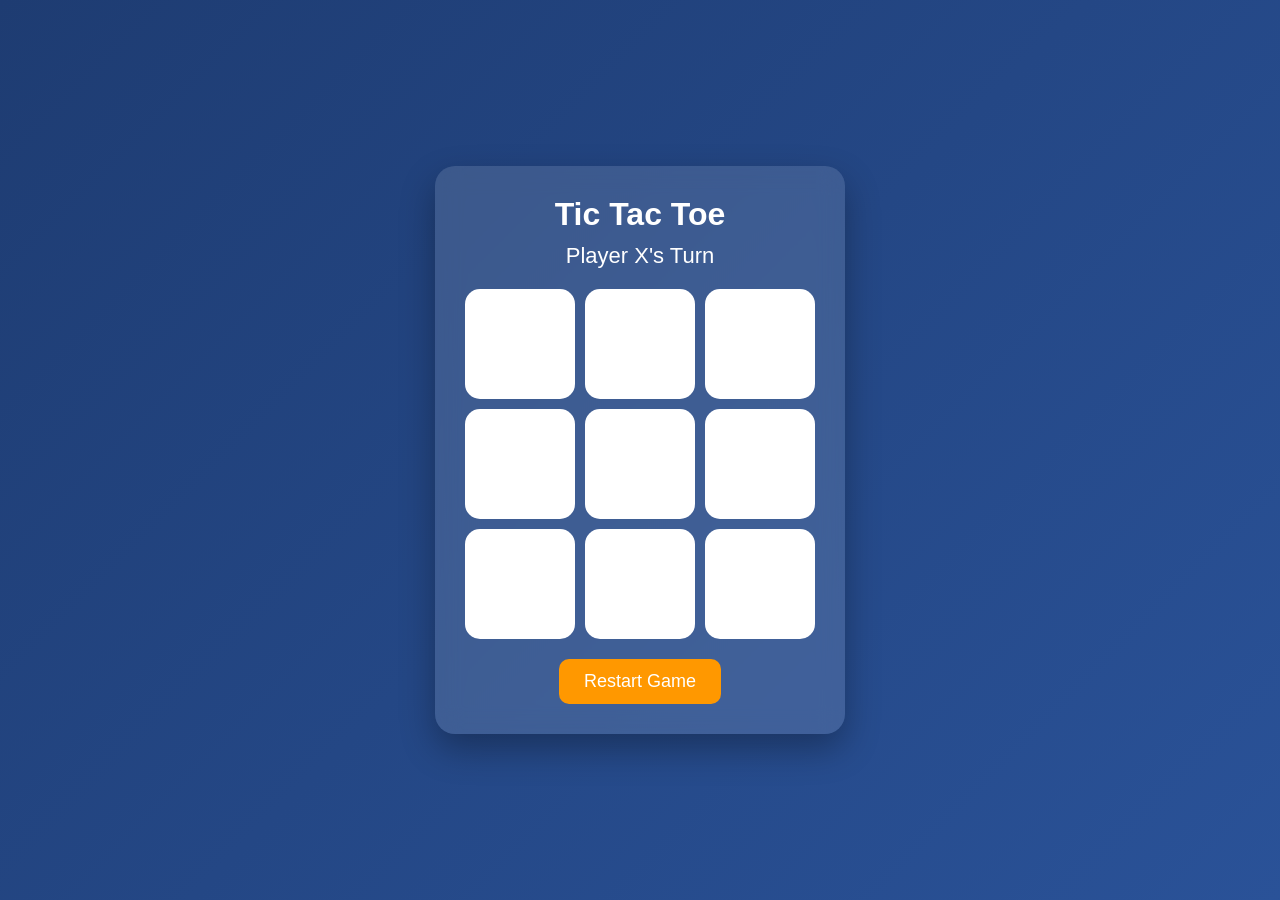
==== index.html @ 22ced55b "Initial commit - Tic Tac Toe Game" ====
<!DOCTYPE html>
<html lang="en">
<head>
    <meta charset="UTF-8">
    <meta name="viewport" content="width=device-width, initial-scale=1.0">
    <title>Tic Tac Toe</title>

    <link rel="stylesheet" href="style.css">
</head>
<body>

<div class="container">

    <h1>Tic Tac Toe</h1>

    <p id="status">Player X's Turn</p>

    <div class="board">

        <div class="cell" data-index="0"></div>
        <div class="cell" data-index="1"></div>
        <div class="cell" data-index="2"></div>

        <div class="cell" data-index="3"></div>
        <div class="cell" data-index="4"></div>
        <div class="cell" data-index="5"></div>

        <div class="cell" data-index="6"></div>
        <div class="cell" data-index="7"></div>
        <div class="cell" data-index="8"></div>

    </div>

    <button id="restart">Restart Game</button>

</div>

<script src="script.js"></script>

</body>
</html>
---- style.css ----
* {
    margin: 0;
    padding: 0;
    box-sizing: border-box;
}

body{
    font-family: Arial, Helvetica, sans-serif;
    background: linear-gradient(135deg,#1e3c72,#2a5298);
    display:flex;
    justify-content:center;
    align-items:center;
    min-height:100vh;
}

.container{
    background:rgba(255,255,255,0.12);
    backdrop-filter:blur(12px);
    padding:30px;
    border-radius:20px;
    text-align:center;
    box-shadow:0 15px 35px rgba(0,0,0,.3);
}

h1{
    color:white;
    margin-bottom:10px;
}

#status{
    color:white;
    margin-bottom:20px;
    font-size:22px;
}

.board{
    display:grid;
    grid-template-columns:repeat(3,110px);
    gap:10px;
}

.cell{
    width:110px;
    height:110px;
    background:white;
    border-radius:15px;
    display:flex;
    justify-content:center;
    align-items:center;
    font-size:55px;
    font-weight:bold;
    cursor:pointer;
    transition:.3s;
}

.cell:hover{
    transform:scale(1.06);
    background:#f5f5f5;
}

button{
    margin-top:20px;
    padding:12px 25px;
    border:none;
    border-radius:10px;
    font-size:18px;
    cursor:pointer;
    background:#ff9800;
    color:white;
    transition:.3s;
}

button:hover{
    background:#fb8c00;
    transform:scale(1.05);
}
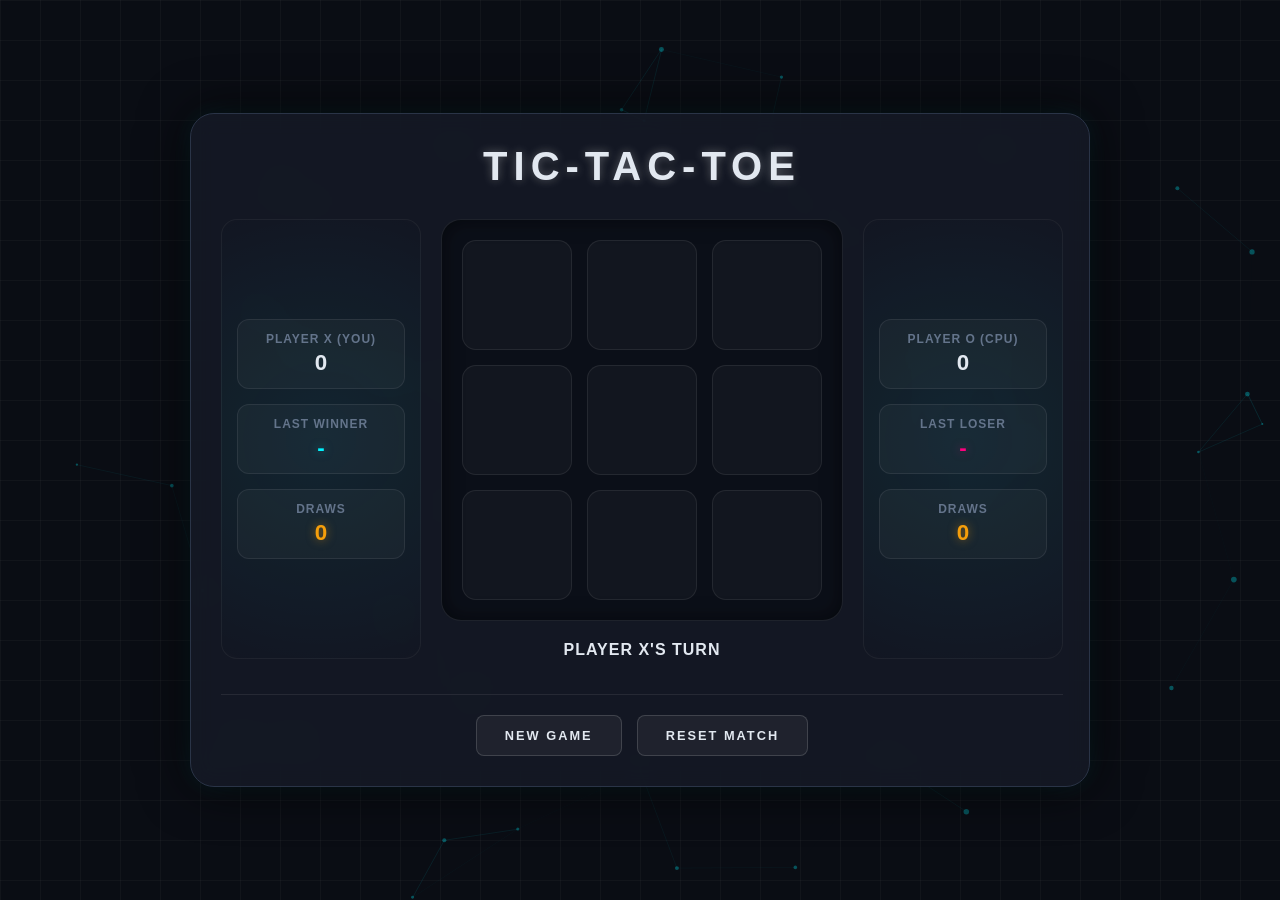
==== commit 5a676378: "Added index" ====
--- a/index.html
+++ b/index.html
@@ -3,37 +3,281 @@
 <head>
     <meta charset="UTF-8">
     <meta name="viewport" content="width=device-width, initial-scale=1.0">
-    <title>Tic Tac Toe</title>
-
+    <title>Cyber-Industrial Tic-Tac-Toe</title>
     <link rel="stylesheet" href="style.css">
+    
 </head>
 <body>
 
-<div class="container">
-
-    <h1>Tic Tac Toe</h1>
-
-    <p id="status">Player X's Turn</p>
-
-    <div class="board">
-
-        <div class="cell" data-index="0"></div>
-        <div class="cell" data-index="1"></div>
-        <div class="cell" data-index="2"></div>
-
-        <div class="cell" data-index="3"></div>
-        <div class="cell" data-index="4"></div>
-        <div class="cell" data-index="5"></div>
-
-        <div class="cell" data-index="6"></div>
-        <div class="cell" data-index="7"></div>
-        <div class="cell" data-index="8"></div>
-
-    </div>
-
-    <button id="restart">Restart Game</button>
-
+<!-- Animated Graphic Background Canvas -->
+<canvas id="bg-canvas"></canvas>
+<div class="grid-overlay"></div>
+
+<!-- Game UI Console -->
+<div class="console-container">
+    
+    <header class="console-header">
+        <h1>Tic-Tac-Toe</h1>
+    </header>
+
+    <!-- Left Side Panel (Player X & Winner Stats) -->
+    <aside class="side-panel">
+        <div class="widget">
+            <div class="widget-title">Player X (You)</div>
+            <div class="widget-value" id="scoreX">0</div>
+        </div>
+        <div class="widget">
+            <div class="widget-title">Last Winner</div>
+            <div class="widget-value winner-text" id="lastWinner">-</div>
+        </div>
+        <div class="widget">
+            <div class="widget-title">Draws</div>
+            <div class="widget-value draw-text" id="drawsCount">0</div>
+        </div>
+    </aside>
+
+    <!-- Center Board Area -->
+    <main class="game-center">
+        <div class="board" id="board">
+            <div class="cell" data-index="0"></div>
+            <div class="cell" data-index="1"></div>
+            <div class="cell" data-index="2"></div>
+            <div class="cell" data-index="3"></div>
+            <div class="cell" data-index="4"></div>
+            <div class="cell" data-index="5"></div>
+            <div class="cell" data-index="6"></div>
+            <div class="cell" data-index="7"></div>
+            <div class="cell" data-index="8"></div>
+            
+            <svg class="strike-laser" id="laserCanvas">
+                <line class="laser-line" id="laserLine" x1="0" y1="0" x2="0" y2="0"/>
+            </svg>
+        </div>
+        
+        <div class="status-bar" id="statusDisplay">Player X's Turn</div>
+    </main>
+
+    <!-- Right Side Panel (Player O & Loser Stats) -->
+    <aside class="side-panel">
+        <div class="widget">
+            <div class="widget-title">Player O (CPU)</div>
+            <div class="widget-value" id="scoreO">0</div>
+        </div>
+        <div class="widget">
+            <div class="widget-title">Last Loser</div>
+            <div class="widget-value loser-text" id="lastLoser">-</div>
+        </div>
+        <div class="widget">
+            <div class="widget-title">Draws</div>
+            <div class="widget-value draw-text" id="drawsCountRight">0</div>
+        </div>
+    </aside>
+
+    <footer class="controls-row">
+        <button class="btn" onclick="resetBoard()">New Game</button>
+        <button class="btn" onclick="resetMatch()">Reset Match</button>
+    </footer>
 </div>
+
+<!-- <script>
+    /* ================= BACKGROUND GRAPHICS (CANVAS) ================= */
+    const canvas = document.getElementById('bg-canvas');
+    const ctx = canvas.getContext('2d');
+
+    let particles = [];
+    const particleCount = 45;
+
+    function resizeCanvas() {
+        canvas.width = window.innerWidth;
+        canvas.height = window.innerHeight;
+    }
+    window.addEventListener('resize', resizeCanvas);
+    resizeCanvas();
+
+    class Particle {
+        constructor() {
+            this.x = Math.random() * canvas.width;
+            this.y = Math.random() * canvas.height;
+            this.vx = (Math.random() - 0.5) * 0.5;
+            this.vy = (Math.random() - 0.5) * 0.5;
+            this.radius = Math.random() * 2 + 1;
+        }
+
+        update() {
+            this.x += this.vx;
+            this.y += this.vy;
+
+            if (this.x < 0 || this.x > canvas.width) this.vx *= -1;
+            if (this.y < 0 || this.y > canvas.height) this.vy *= -1;
+        }
+
+        draw() {
+            ctx.beginPath();
+            ctx.arc(this.x, this.y, this.radius, 0, Math.PI * 2);
+            ctx.fillStyle = 'rgba(0, 243, 255, 0.3)';
+            ctx.fill();
+        }
+    }
+
+    for (let i = 0; i < particleCount; i++) {
+        particles.push(new Particle());
+    }
+
+    function animateBackground() {
+        ctx.clearRect(0, 0, canvas.width, canvas.height);
+
+        for (let i = 0; i < particles.length; i++) {
+            particles[i].update();
+            particles[i].draw();
+
+            for (let j = i + 1; j < particles.length; j++) {
+                const dx = particles[i].x - particles[j].x;
+                const dy = particles[i].y - particles[j].y;
+                const dist = Math.sqrt(dx * dx + dy * dy);
+
+                if (dist < 150) {
+                    ctx.beginPath();
+                    ctx.moveTo(particles[i].x, particles[i].y);
+                    ctx.lineTo(particles[j].x, particles[j].y);
+                    ctx.strokeStyle = `rgba(0, 243, 255, ${0.15 * (1 - dist / 150)})`;
+                    ctx.lineWidth = 1;
+                    ctx.stroke();
+                }
+            }
+        }
+        requestAnimationFrame(animateBackground);
+    }
+    animateBackground();
+
+    /* ================= GAME LOGIC ================= */
+    const boardEl = document.getElementById('board');
+    const cells = document.querySelectorAll('.cell');
+    const statusDisplay = document.getElementById('statusDisplay');
+    const laserCanvas = document.getElementById('laserCanvas');
+    const laserLine = document.getElementById('laserLine');
+    
+    let boardState = ["", "", "", "", "", "", "", "", ""];
+    let isGameActive = true;
+    let currentPlayer = "X";
+    
+    // Game Statistics
+    let scores = { X: 0, O: 0 };
+    let draws = 0;
+
+    const winningConditions = [
+        [0, 1, 2], [3, 4, 5], [6, 7, 8],
+        [0, 3, 6], [1, 4, 7], [2, 5, 8],
+        [0, 4, 8], [2, 4, 6]
+    ];
+
+    function handleCellClick(e) {
+        const clickedCell = e.target;
+        const clickedIndex = parseInt(clickedCell.getAttribute('data-index'));
+
+        if (boardState[clickedIndex] !== "" || !isGameActive) return;
+
+        makeMove(clickedCell, clickedIndex, currentPlayer);
+        evaluateRules();
+    }
+
+    function makeMove(cell, index, player) {
+        boardState[index] = player;
+        cell.textContent = player;
+        cell.classList.add(player.toLowerCase(), 'occupied');
+    }
+
+    function evaluateRules() {
+        let roundWon = false;
+        let winCombo = null;
+
+        for (let i = 0; i < winningConditions.length; i++) {
+            const [a, b, c] = winningConditions[i];
+            if (boardState[a] && boardState[a] === boardState[b] && boardState[a] === boardState[c]) {
+                roundWon = true;
+                winCombo = winningConditions[i];
+                break;
+            }
+        }
+
+        if (roundWon) {
+            const loser = currentPlayer === "X" ? "O" : "X";
+            statusDisplay.textContent = `Player ${currentPlayer} Wins!`;
+            isGameActive = false;
+            scores[currentPlayer]++;
+            
+            // Update Stats Display
+            document.getElementById('lastWinner').textContent = currentPlayer;
+            document.getElementById('lastLoser').textContent = loser;
+            
+            updateScoreboard();
+            triggerLaserStrike(winCombo);
+            return;
+        }
+
+        if (!boardState.includes("")) {
+            statusDisplay.textContent = "Match Tied!";
+            isGameActive = false;
+            draws++;
+            document.getElementById('drawsCount').textContent = draws;
+            document.getElementById('drawsCountRight').textContent = draws;
+            return;
+        }
+
+        currentPlayer = currentPlayer === "X" ? "O" : "X";
+        statusDisplay.textContent = `${currentPlayer}'s Turn`;
+    }
+
+    function triggerLaserStrike(combo) {
+        const firstCell = cells[combo[0]];
+        const lastCell = cells[combo[2]];
+        
+        const boardRect = boardEl.getBoundingClientRect();
+        const firstRect = firstCell.getBoundingClientRect();
+        const lastRect = lastCell.getBoundingClientRect();
+
+        const x1 = (firstRect.left + firstRect.width / 2) - boardRect.left;
+        const y1 = (firstRect.top + firstRect.height / 2) - boardRect.top;
+        const x2 = (lastRect.left + lastRect.width / 2) - boardRect.left;
+        const y2 = (lastRect.top + lastRect.height / 2) - boardRect.top;
+
+        laserLine.setAttribute('x1', x1);
+        laserLine.setAttribute('y1', y1);
+        laserLine.setAttribute('x2', x2);
+        laserLine.setAttribute('y2', y2);
+
+        laserCanvas.classList.add('active');
+    }
+
+    function updateScoreboard() {
+        document.getElementById('scoreX').textContent = scores.X;
+        document.getElementById('scoreO').textContent = scores.O;
+    }
+
+    function resetBoard() {
+        boardState = ["", "", "", "", "", "", "", "", ""];
+        isGameActive = true;
+        currentPlayer = "X";
+        statusDisplay.textContent = "Player X's Turn";
+        laserCanvas.classList.remove('active');
+        cells.forEach(cell => {
+            cell.textContent = "";
+            cell.className = "cell";
+        });
+    }
+
+    function resetMatch() {
+        scores = { X: 0, O: 0 };
+        draws = 0;
+        document.getElementById('lastWinner').textContent = "-";
+        document.getElementById('lastLoser').textContent = "-";
+        document.getElementById('drawsCount').textContent = "0";
+        document.getElementById('drawsCountRight').textContent = "0";
+        updateScoreboard();
+        resetBoard();
+    }
+
+    cells.forEach(cell => cell.addEventListener('click', handleCellClick));
+</script> -->
 
 <script src="script.js"></script>
 
--- a/style.css
+++ b/style.css
@@ -1,76 +1,257 @@
-* {
-    margin: 0;
-    padding: 0;
-    box-sizing: border-box;
-}
-
-body{
-    font-family: Arial, Helvetica, sans-serif;
-    background: linear-gradient(135deg,#1e3c72,#2a5298);
-    display:flex;
-    justify-content:center;
-    align-items:center;
-    min-height:100vh;
-}
-
-.container{
-    background:rgba(255,255,255,0.12);
-    backdrop-filter:blur(12px);
-    padding:30px;
-    border-radius:20px;
-    text-align:center;
-    box-shadow:0 15px 35px rgba(0,0,0,.3);
-}
-
-h1{
-    color:white;
-    margin-bottom:10px;
-}
-
-#status{
-    color:white;
-    margin-bottom:20px;
-    font-size:22px;
-}
-
-.board{
-    display:grid;
-    grid-template-columns:repeat(3,110px);
-    gap:10px;
-}
-
-.cell{
-    width:110px;
-    height:110px;
-    background:white;
-    border-radius:15px;
-    display:flex;
-    justify-content:center;
-    align-items:center;
-    font-size:55px;
-    font-weight:bold;
-    cursor:pointer;
-    transition:.3s;
-}
-
-.cell:hover{
-    transform:scale(1.06);
-    background:#f5f5f5;
-}
-
-button{
-    margin-top:20px;
-    padding:12px 25px;
-    border:none;
-    border-radius:10px;
-    font-size:18px;
-    cursor:pointer;
-    background:#ff9800;
-    color:white;
-    transition:.3s;
-}
-
-button:hover{
-    background:#fb8c00;
-    transform:scale(1.05);
-}+:root {
+            --bg-dark: #0a0d14;
+            --panel-bg: rgba(22, 27, 38, 0.85);
+            --panel-border: #2a3447;
+            --text-light: #e2e8f0;
+            --text-muted: #64748b;
+            --cyan-glow: #00f3ff;
+            --pink-glow: #ff007f;
+            --laser-glow: #d88eff;
+            --gold-glow: #f59e0b;
+        }
+
+        * {
+            box-sizing: border-box;
+            margin: 0;
+            padding: 0;
+            user-select: none;
+        }
+
+        body {
+            background-color: var(--bg-dark);
+            font-family: 'Segoe UI', Roboto, sans-serif;
+            display: flex;
+            justify-content: center;
+            align-items: center;
+            min-height: 100vh;
+            overflow: hidden;
+            position: relative;
+        }
+
+        /* Animated Graphic Background Elements */
+        #bg-canvas {
+            position: absolute;
+            top: 0;
+            left: 0;
+            width: 100%;
+            height: 100%;
+            z-index: 1;
+            pointer-events: none;
+        }
+
+        .grid-overlay {
+            position: absolute;
+            top: 0;
+            left: 0;
+            width: 100%;
+            height: 100%;
+            background-image: 
+                linear-gradient(to right, rgba(255, 255, 255, 0.03) 1px, transparent 1px),
+                linear-gradient(to bottom, rgba(255, 255, 255, 0.03) 1px, transparent 1px);
+            background-size: 40px 40px;
+            z-index: 2;
+            pointer-events: none;
+        }
+
+        /* Main Console Layout */
+        .console-container {
+            position: relative;
+            z-index: 10;
+            background: var(--panel-bg);
+            backdrop-filter: blur(12px);
+            border: 1px solid var(--panel-border);
+            border-radius: 24px;
+            box-shadow: 
+                0 0 50px rgba(0, 0, 0, 0.8),
+                0 0 20px rgba(0, 243, 255, 0.1);
+            width: 900px;
+            padding: 30px;
+            display: grid;
+            grid-template-columns: 200px 1fr 200px;
+            gap: 20px;
+        }
+
+        /* Header */
+        .console-header {
+            grid-column: span 3;
+            text-align: center;
+            margin-bottom: 10px;
+        }
+
+        .console-header h1 {
+            font-size: 2.5rem;
+            font-weight: 900;
+            color: var(--text-light);
+            letter-spacing: 6px;
+            text-transform: uppercase;
+            text-shadow: 0 0 10px rgba(255, 255, 255, 0.3);
+        }
+
+        /* Side Panels */
+        .side-panel {
+            background: radial-gradient( circle , rgba(0, 242, 255, 0.067) 0%, transparent 100%);
+            border: 1px solid rgba(255, 255, 255, 0.05);
+            border-radius: 16px;
+            padding: 15px;
+            display: flex;
+            flex-direction: column;
+            justify-content: center;
+            gap: 15px;
+            align-items: center;
+        }
+
+        /* Board Area */
+        .game-center {
+            display: flex;
+            flex-direction: column;
+            align-items: center;
+            position: relative;
+        }
+
+        .board {
+            display: grid;
+            grid-template-columns: repeat(3, 110px);
+            grid-template-rows: repeat(3, 110px);
+            gap: 15px;
+            background: rgba(10, 14, 23, 0.8);
+            padding: 20px;
+            border-radius: 20px;
+            border: 1px solid rgba(255, 255, 255, 0.08);
+            box-shadow: inset 0 0 20px rgba(0, 0, 0, 0.5);
+            position: relative;
+        }
+
+        .cell {
+            background: rgba(255, 255, 255, 0.03);
+            border: 1px solid rgba(255, 255, 255, 0.08);
+            border-radius: 14px;
+            cursor: pointer;
+            display: flex;
+            justify-content: center;
+            align-items: center;
+            font-size: 2.5rem;
+            font-weight: 900;
+            transition: all 0.2s ease;
+            position: relative;
+        }
+
+        .cell:hover:not(.occupied) {
+            background: rgba(255, 255, 255, 0.08);
+            border-color: rgba(255, 255, 255, 0.2);
+            transform: scale(1.02);
+        }
+
+        /* Token Glows */
+        .cell.x {
+            color: var(--cyan-glow);
+            text-shadow: 0 0 15px var(--cyan-glow);
+        }
+
+        .cell.o {
+            color: var(--pink-glow);
+            text-shadow: 0 0 15px var(--pink-glow);
+        }
+
+        /* Winning Line Laser */
+        .strike-laser {
+            position: absolute;
+            top: 0;
+            left: 0;
+            width: 100%;
+            height: 100%;
+            pointer-events: none;
+            z-index: 10;
+            display: none;
+        }
+
+        .strike-laser.active {
+            display: block;
+        }
+
+        .laser-line {
+            stroke: #fff;
+            stroke-width: 6;
+            stroke-linecap: round;
+            filter: drop-shadow(0 0 5px #fff) 
+                    drop-shadow(0 0 10px var(--laser-glow)) 
+                    drop-shadow(0 0 20px var(--laser-glow));
+        }
+
+        /* Stat Widgets */
+        .widget {
+            background: rgba(255, 255, 255, 0.03);
+            border: 1px solid rgba(255, 255, 255, 0.08);
+            border-radius: 12px;
+            padding: 12px;
+            width: 100%;
+            text-align: center;
+        }
+
+        .widget-title {
+            font-size: 0.75rem;
+            font-weight: 700;
+            text-transform: uppercase;
+            color: var(--text-muted);
+            letter-spacing: 1px;
+            margin-bottom: 4px;
+        }
+
+        .widget-value {
+            font-size: 1.4rem;
+            font-weight: 800;
+            color: var(--text-light);
+        }
+
+        .widget-value.winner-text {
+            color: var(--cyan-glow);
+            text-shadow: 0 0 10px rgba(0, 243, 255, 0.5);
+        }
+
+        .widget-value.loser-text {
+            color: var(--pink-glow);
+            text-shadow: 0 0 10px rgba(255, 0, 127, 0.5);
+        }
+
+        .widget-value.draw-text {
+            color: var(--gold-glow);
+            text-shadow: 0 0 10px rgba(245, 158, 11, 0.5);
+        }
+
+        .status-bar {
+            margin-top: 20px;
+            font-weight: 700;
+            color: var(--text-light);
+            letter-spacing: 1px;
+            text-transform: uppercase;
+        }
+
+        /* Controls */
+        .controls-row {
+            grid-column: span 3;
+            display: flex;
+            justify-content: center;
+            gap: 15px;
+            margin-top: 15px;
+            border-top: 1px solid rgba(255, 255, 255, 0.08);
+            padding-top: 20px;
+        }
+
+        .btn {
+            background: rgba(255, 255, 255, 0.05);
+            border: 1px solid rgba(255, 255, 255, 0.15);
+            border-radius: 8px;
+            color: var(--text-light);
+            cursor: pointer;
+            font-size: 0.8rem;
+            font-weight: 700;
+            letter-spacing: 2px;
+            padding: 12px 28px;
+            text-transform: uppercase;
+            transition: all 0.2s ease;
+        }
+
+        .btn:hover {
+            background: rgba(255, 255, 255, 0.15);
+            border-color: rgba(255, 255, 255, 0.3);
+            box-shadow: 0 0 15px rgba(255, 255, 255, 0.1);
+        }
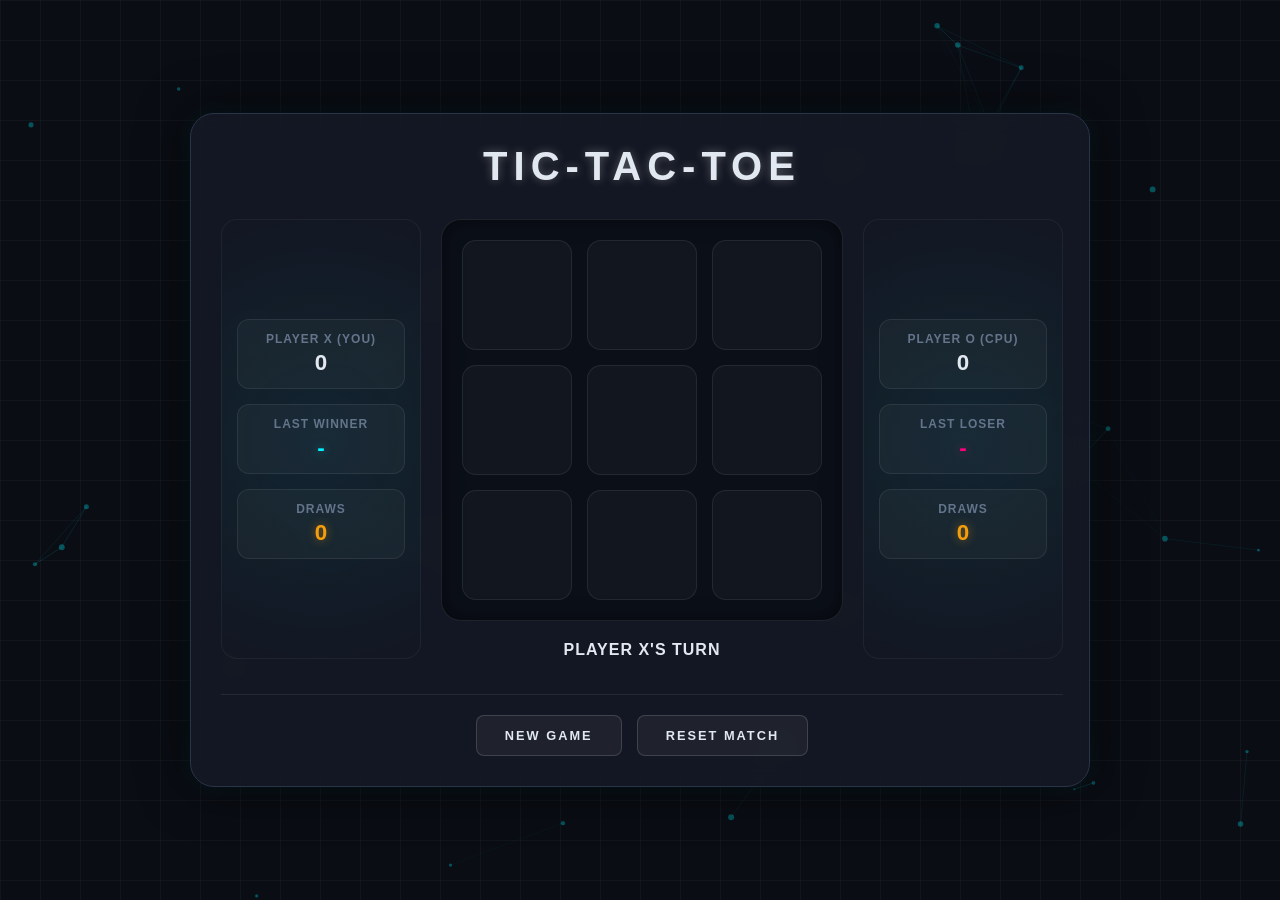
==== commit f0e34b93: "Added index" ====
--- a/index.html
+++ b/index.html
@@ -79,205 +79,6 @@
     </footer>
 </div>
 
-<!-- <script>
-    /* ================= BACKGROUND GRAPHICS (CANVAS) ================= */
-    const canvas = document.getElementById('bg-canvas');
-    const ctx = canvas.getContext('2d');
-
-    let particles = [];
-    const particleCount = 45;
-
-    function resizeCanvas() {
-        canvas.width = window.innerWidth;
-        canvas.height = window.innerHeight;
-    }
-    window.addEventListener('resize', resizeCanvas);
-    resizeCanvas();
-
-    class Particle {
-        constructor() {
-            this.x = Math.random() * canvas.width;
-            this.y = Math.random() * canvas.height;
-            this.vx = (Math.random() - 0.5) * 0.5;
-            this.vy = (Math.random() - 0.5) * 0.5;
-            this.radius = Math.random() * 2 + 1;
-        }
-
-        update() {
-            this.x += this.vx;
-            this.y += this.vy;
-
-            if (this.x < 0 || this.x > canvas.width) this.vx *= -1;
-            if (this.y < 0 || this.y > canvas.height) this.vy *= -1;
-        }
-
-        draw() {
-            ctx.beginPath();
-            ctx.arc(this.x, this.y, this.radius, 0, Math.PI * 2);
-            ctx.fillStyle = 'rgba(0, 243, 255, 0.3)';
-            ctx.fill();
-        }
-    }
-
-    for (let i = 0; i < particleCount; i++) {
-        particles.push(new Particle());
-    }
-
-    function animateBackground() {
-        ctx.clearRect(0, 0, canvas.width, canvas.height);
-
-        for (let i = 0; i < particles.length; i++) {
-            particles[i].update();
-            particles[i].draw();
-
-            for (let j = i + 1; j < particles.length; j++) {
-                const dx = particles[i].x - particles[j].x;
-                const dy = particles[i].y - particles[j].y;
-                const dist = Math.sqrt(dx * dx + dy * dy);
-
-                if (dist < 150) {
-                    ctx.beginPath();
-                    ctx.moveTo(particles[i].x, particles[i].y);
-                    ctx.lineTo(particles[j].x, particles[j].y);
-                    ctx.strokeStyle = `rgba(0, 243, 255, ${0.15 * (1 - dist / 150)})`;
-                    ctx.lineWidth = 1;
-                    ctx.stroke();
-                }
-            }
-        }
-        requestAnimationFrame(animateBackground);
-    }
-    animateBackground();
-
-    /* ================= GAME LOGIC ================= */
-    const boardEl = document.getElementById('board');
-    const cells = document.querySelectorAll('.cell');
-    const statusDisplay = document.getElementById('statusDisplay');
-    const laserCanvas = document.getElementById('laserCanvas');
-    const laserLine = document.getElementById('laserLine');
-    
-    let boardState = ["", "", "", "", "", "", "", "", ""];
-    let isGameActive = true;
-    let currentPlayer = "X";
-    
-    // Game Statistics
-    let scores = { X: 0, O: 0 };
-    let draws = 0;
-
-    const winningConditions = [
-        [0, 1, 2], [3, 4, 5], [6, 7, 8],
-        [0, 3, 6], [1, 4, 7], [2, 5, 8],
-        [0, 4, 8], [2, 4, 6]
-    ];
-
-    function handleCellClick(e) {
-        const clickedCell = e.target;
-        const clickedIndex = parseInt(clickedCell.getAttribute('data-index'));
-
-        if (boardState[clickedIndex] !== "" || !isGameActive) return;
-
-        makeMove(clickedCell, clickedIndex, currentPlayer);
-        evaluateRules();
-    }
-
-    function makeMove(cell, index, player) {
-        boardState[index] = player;
-        cell.textContent = player;
-        cell.classList.add(player.toLowerCase(), 'occupied');
-    }
-
-    function evaluateRules() {
-        let roundWon = false;
-        let winCombo = null;
-
-        for (let i = 0; i < winningConditions.length; i++) {
-            const [a, b, c] = winningConditions[i];
-            if (boardState[a] && boardState[a] === boardState[b] && boardState[a] === boardState[c]) {
-                roundWon = true;
-                winCombo = winningConditions[i];
-                break;
-            }
-        }
-
-        if (roundWon) {
-            const loser = currentPlayer === "X" ? "O" : "X";
-            statusDisplay.textContent = `Player ${currentPlayer} Wins!`;
-            isGameActive = false;
-            scores[currentPlayer]++;
-            
-            // Update Stats Display
-            document.getElementById('lastWinner').textContent = currentPlayer;
-            document.getElementById('lastLoser').textContent = loser;
-            
-            updateScoreboard();
-            triggerLaserStrike(winCombo);
-            return;
-        }
-
-        if (!boardState.includes("")) {
-            statusDisplay.textContent = "Match Tied!";
-            isGameActive = false;
-            draws++;
-            document.getElementById('drawsCount').textContent = draws;
-            document.getElementById('drawsCountRight').textContent = draws;
-            return;
-        }
-
-        currentPlayer = currentPlayer === "X" ? "O" : "X";
-        statusDisplay.textContent = `${currentPlayer}'s Turn`;
-    }
-
-    function triggerLaserStrike(combo) {
-        const firstCell = cells[combo[0]];
-        const lastCell = cells[combo[2]];
-        
-        const boardRect = boardEl.getBoundingClientRect();
-        const firstRect = firstCell.getBoundingClientRect();
-        const lastRect = lastCell.getBoundingClientRect();
-
-        const x1 = (firstRect.left + firstRect.width / 2) - boardRect.left;
-        const y1 = (firstRect.top + firstRect.height / 2) - boardRect.top;
-        const x2 = (lastRect.left + lastRect.width / 2) - boardRect.left;
-        const y2 = (lastRect.top + lastRect.height / 2) - boardRect.top;
-
-        laserLine.setAttribute('x1', x1);
-        laserLine.setAttribute('y1', y1);
-        laserLine.setAttribute('x2', x2);
-        laserLine.setAttribute('y2', y2);
-
-        laserCanvas.classList.add('active');
-    }
-
-    function updateScoreboard() {
-        document.getElementById('scoreX').textContent = scores.X;
-        document.getElementById('scoreO').textContent = scores.O;
-    }
-
-    function resetBoard() {
-        boardState = ["", "", "", "", "", "", "", "", ""];
-        isGameActive = true;
-        currentPlayer = "X";
-        statusDisplay.textContent = "Player X's Turn";
-        laserCanvas.classList.remove('active');
-        cells.forEach(cell => {
-            cell.textContent = "";
-            cell.className = "cell";
-        });
-    }
-
-    function resetMatch() {
-        scores = { X: 0, O: 0 };
-        draws = 0;
-        document.getElementById('lastWinner').textContent = "-";
-        document.getElementById('lastLoser').textContent = "-";
-        document.getElementById('drawsCount').textContent = "0";
-        document.getElementById('drawsCountRight').textContent = "0";
-        updateScoreboard();
-        resetBoard();
-    }
-
-    cells.forEach(cell => cell.addEventListener('click', handleCellClick));
-</script> -->
 
 <script src="script.js"></script>
 
